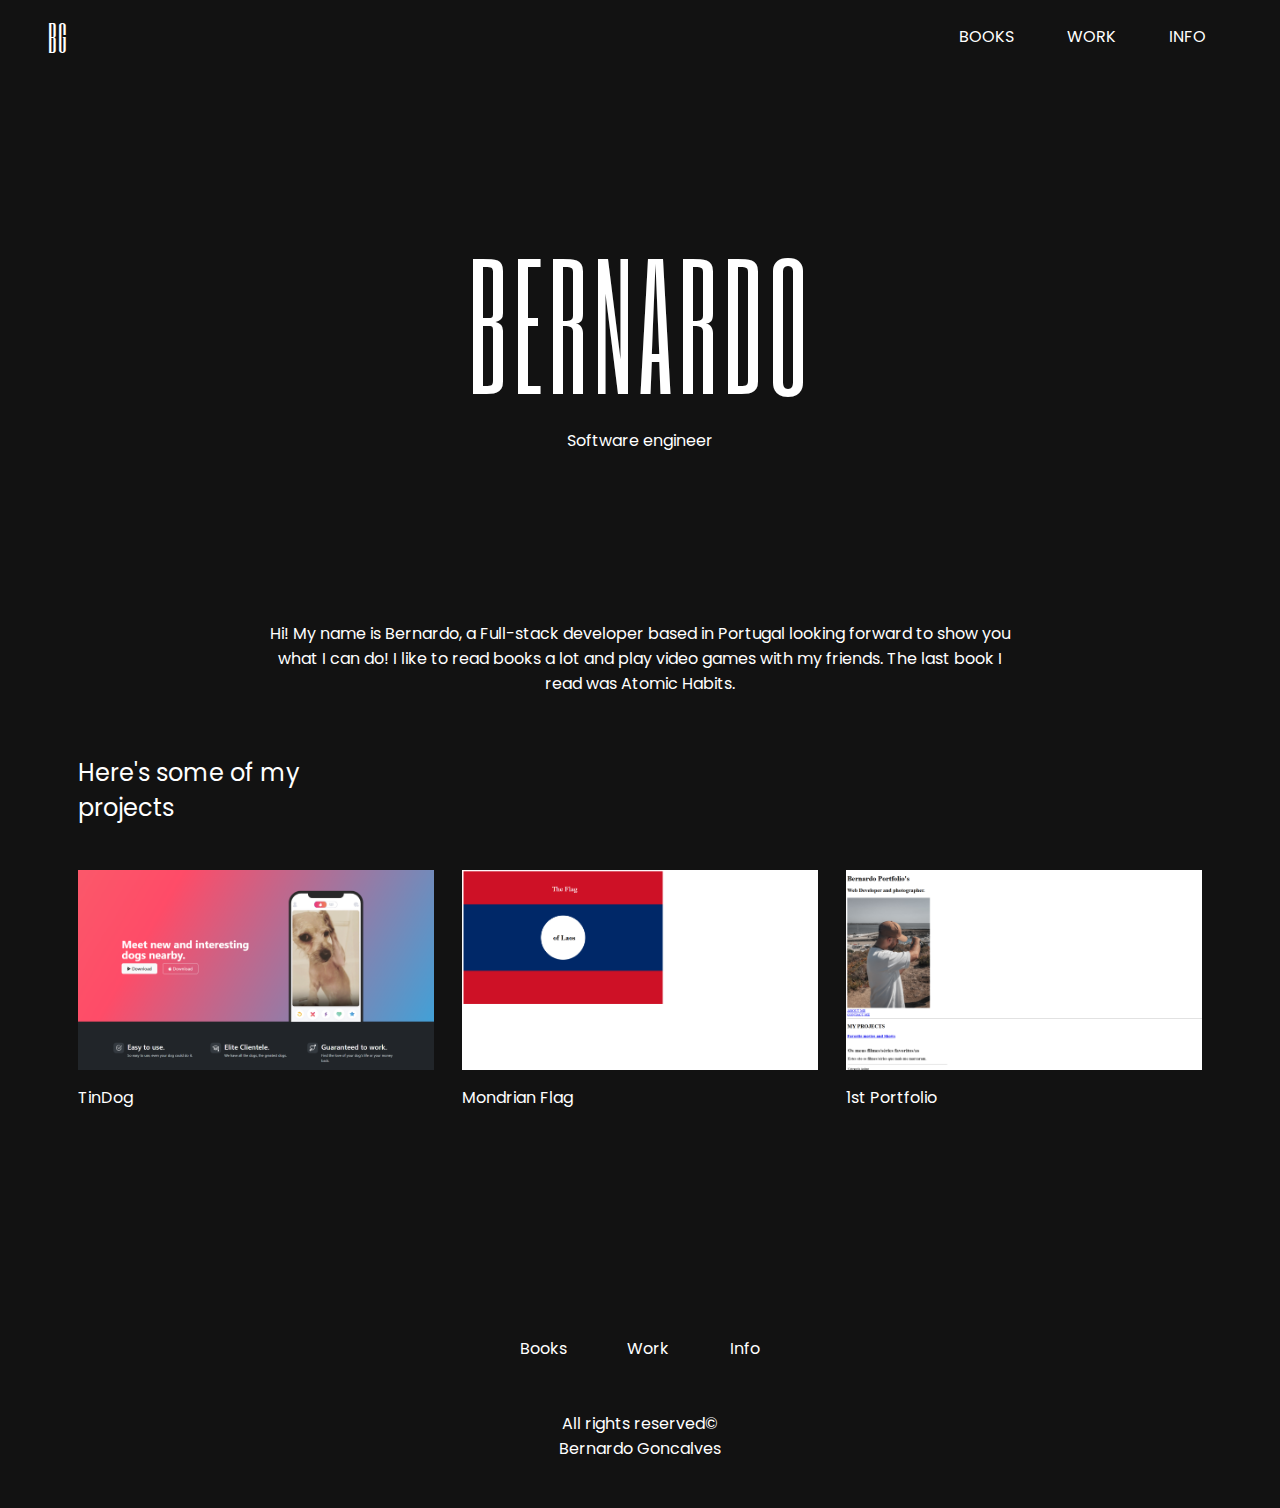
==== index.html @ 8cd51ac7 "Add files via upload" ====
<!DOCTYPE html>
<html lang="eng">
<head>
    <meta charset="UTF-8">
    <meta name="viewport" content="width=device-width, initial-scale=1.0">
    <title>Bernardo Goncalves</title>
    <link rel="preconnect" href="https://fonts.googleapis.com">
    <link rel="preconnect" href="https://fonts.gstatic.com" crossorigin>
    <link href="https://fonts.googleapis.com/css2?family=Poppins:ital,wght@0,100;0,200;0,300;0,400;0,500;0,600;0,700;0,800;0,900;1,100;1,200;1,300;1,400;1,500;1,600;1,700;1,800;1,900&display=swap" rel="stylesheet">
    <link rel="preconnect" href="https://fonts.googleapis.com">
    <link rel="preconnect" href="https://fonts.gstatic.com" crossorigin>
    <link href="https://fonts.googleapis.com/css2?family=Six+Caps&display=swap" rel="stylesheet">
    <link rel="stylesheet" href="./styles.css">
</head>

<body>
    <nav>
        <div id="nav-bar">
            <div class="logo">
                <a href="#">BG</a>
            </div>
            <div class="links">
                <ul>
                    <li><a href="#">BOOKS</a></li>
                    <li><a href="#">WORK</a></li>
                    <li><a href="#">INFO</a></li>
                </ul>
            </div>
        </div>
    </nav>

    <section id="hero">
        <div class="hero-name">
            <h1><a href="#">BERNARDO</a></h1>
            <h2>Software engineer</h2>
        </div>
    </section>


    <section id="info">
        <div class="container">
            <p>Hi! My name is Bernardo, a Full-stack developer based in Portugal looking forward to show you what I can do!
                I like to read books a lot and play video games with my friends. The last book I read was Atomic Habits.</p>
        </div>
    </section>

    <section id="projects">
        <div class="title-projects">
            <h2>Here's some of my projects</h2>
        </div>
    </section>

    <section id="project1">
        <div class="imgs">
            <div class="img1">
                <img src="./Assets/TinDog.png" alt="TinDog website">
                <a href="#">TinDog</a>
            </div>
            <div class="img2">
                <img src="./Assets/Mondrian Project.png" alt="mondrian flag">
                <a href="Mondrian Flag">Mondrian Flag</a>
            </div>
            <div class="img3">
                <img src="./Assets/1st portfolio.png" alt="html portfolio">
                <a href="1st Portfolio">1st Portfolio</a>
            </div>
        </div>
    </section>

    <footer>
        <div class="quick-links">
            <div class="links-footer">
                <ul>
                    <li><a href="#">Books</a></li>
                    <li><a href="#">Work</a></li>
                    <li><a href="#">Info</a></li>
                </ul>
            </div>
        </div>
        <div class="copywrite">
            <p>All rights reserved©</p>
            <p>Bernardo Goncalves</p>
        </div>
    </footer>
</body>
</html>
---- styles.css ----
* {
    background-color: #121212;
}


/* header & nav */
#nav-bar {
    display: flex;
    justify-content: space-between;
    color: white;
    font-family: 'Poppins';
    margin: 0px 40px;
}

#nav-bar > .logo {
    display: flex;
    justify-content: center;
    align-items: center;
    text-decoration: none;
    letter-spacing: 1px;
}

#nav-bar > .logo > a {
    text-decoration: none;
    color: white;
    font-size: 35px;
    font-family: "Six Caps";
}

ul {
    list-style: none;
    display: flex;
    justify-content: space-around;
    padding: 0;
    width: 300px;
}

li > a {
    text-decoration: none;
    color: white;
}

li > a:hover {
    color: #ec9c47;
    text-decoration: underline;
    text-underline-offset: 0.5rem;
}

/* Hero */

#hero {
    display: flex;
    height: 60vh;
    width: 100%;
    padding: 0;
    margin: 0;
}

.hero-name {
    display: flex;
    flex-direction: column;
    width: 100%;
    justify-content: center;
    align-items: center;

}


.hero-name > h1 {
    color: white;
    font-family: "Six Caps";
    font-size: 10rem;
    font-weight: normal;
    letter-spacing: 5px;
    margin: 0px;
    width: 100%;
    text-align: center;
}

.hero-name > h1 > a {
    text-decoration: none;
    color: white;
}

.hero-name > h2 {
    margin: 0;
    padding: 0;
    color: white;
    font-family: 'Poppins';
    font-weight: normal;
    font-size: 1rem;
    width: 100%;
    text-align: center;
}


/* Info */

#info {
    display: flex;
    justify-content: center;
    height: 10vh;
    margin: 0px 250px;
    padding-bottom: 40px;
}

#info > .container > p {
    color: white;
    font-family: 'Poppins';
    text-align: center;
}

/* Projects */

#projects {
    display: flex;
    width: 250px;
    font-family: 'Poppins';
    margin-left: 70px;
    margin-bottom: 25px;
}

#projects h2 {
    display: flex;
    font-weight: normal;
    color: white;
}

#project1 {
    height: 50vh;
    padding: 0;
    margin: 0;
}

.imgs {
    display: flex;
    margin-left: 70px;
    margin-right: 70px;
    justify-content: space-between;
    align-items: center;
}

.img1 > img {
    display: flex;
    flex-direction: column;
    height: 200px;
    margin-bottom: 15px;
}

.img2 > img {
    display: flex;
    flex-direction: column;
    height: 200px;
    margin-bottom: 15px;
}


.img3 > img {
    display: flex;
    flex-direction: column;
    height: 200px;
    margin-bottom: 15px;
}

.img1 > a {
    color: white;
    text-decoration: none;
    font-family: 'Poppins';
}

.img1 > a:hover {
    color: #ec9c47;
    text-decoration: underline;
    text-underline-offset: 0.5rem;
}

.img2 > a {
    color: white;
    text-decoration: none;
    font-family: 'Poppins';
}

.img2 > a:hover {
    color: #ec9c47;
    text-decoration: underline;
    text-underline-offset: 0.5rem;
}

.img3 > a {
    color: white;
    text-decoration: none;
    font-family: 'Poppins';
}

.img3 > a:hover {
    color: #ec9c47;
    text-decoration: underline;
    text-underline-offset: 0.5rem;
}

/*Footer */

footer {
    height: 20vh;
}

.quick-links {
    display: flex;
}

.quick-links > .links-footer {
    display: flex;
    width: 100%;
    justify-content: center;
}

.quick-links > .links-footer > ul {
    display: flex;
    font-family: 'Poppins';
    margin-bottom: 25px;
}

.copywrite {
    display: flex;
    justify-content: center;
    align-items: center;
    color: white;
    flex-direction: column;
    width: 100%;
    margin-top: 25px;
}

.copywrite > p {
    font-family: 'Poppins';
    padding: 0;
    margin: 0;
}
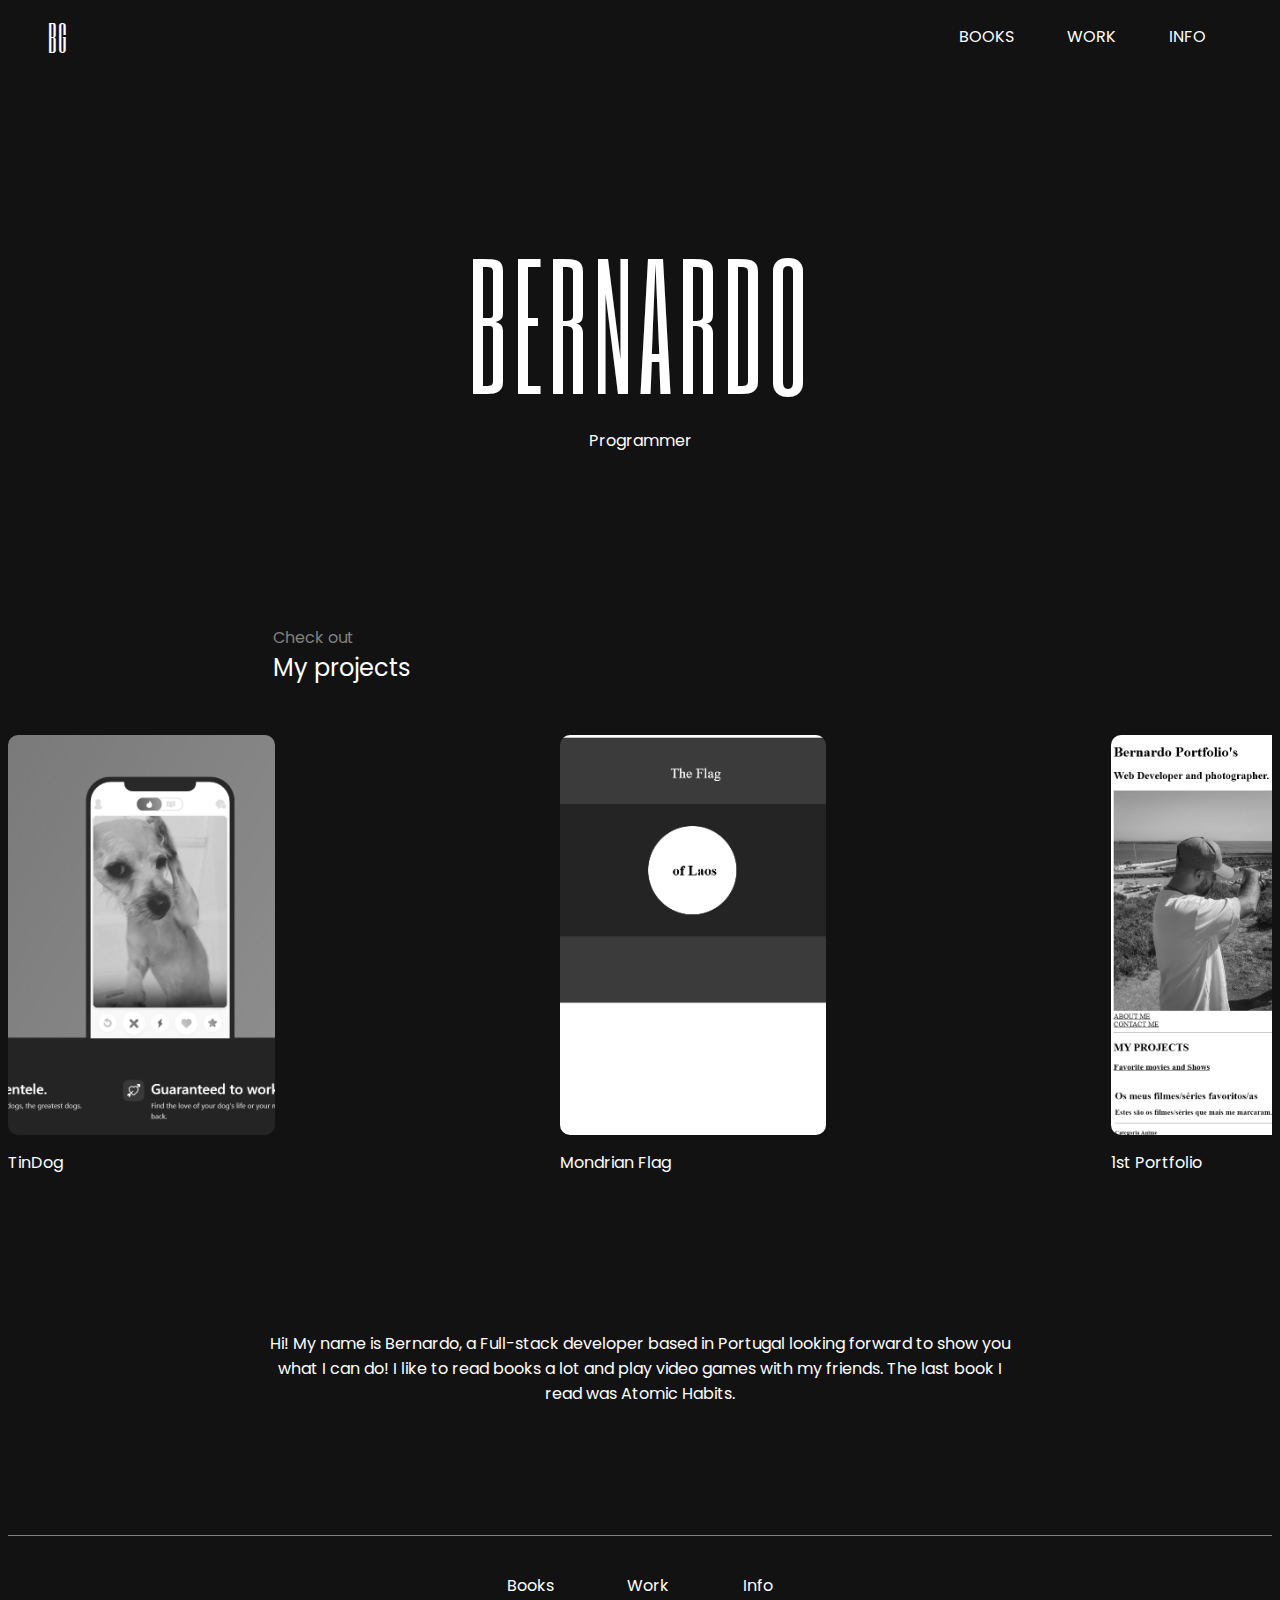
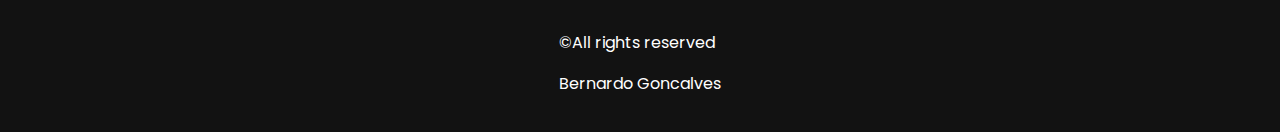
==== commit c93b04bc: "Add files via upload" ====
--- a/index.html
+++ b/index.html
@@ -17,11 +17,11 @@
     <nav>
         <div id="nav-bar">
             <div class="logo">
-                <a href="#">BG</a>
+                <a href="./index.html">BG</a>
             </div>
             <div class="links">
                 <ul>
-                    <li><a href="#">BOOKS</a></li>
+                    <li><a href="./books.html">BOOKS</a></li>
                     <li><a href="#">WORK</a></li>
                     <li><a href="#">INFO</a></li>
                 </ul>
@@ -31,11 +31,34 @@
 
     <section id="hero">
         <div class="hero-name">
-            <h1><a href="#">BERNARDO</a></h1>
-            <h2>Software engineer</h2>
+            <h1><a href="./index.html">BERNARDO</a></h1>
+            <h2>Programmer</h2>
         </div>
     </section>
 
+    <section id="projects">
+        <div class="title-projects">
+            <span>Check out</span>
+            <h2>My projects</h2>
+        </div>
+    </section>
+
+    <section id="project1">
+        <div class="imgs">
+            <div class="img1">
+                <a href="#"><img src="./Assets/TinDog.png" alt="TinDog website"></a>
+                <a href="#">TinDog</a>
+            </div>
+            <div class="img2">
+                <a href="#"><img src="./Assets/Mondrian Project.png" alt="mondrian flag"></a>
+                <a href="#">Mondrian Flag</a>
+            </div>
+            <div class="img3">
+            <a href="https://bernardogoncalvess.github.io/html-portfolio/"><img src="./Assets/1st portfolio.png" alt="html portfolio"></a>
+                <a href="https://bernardogoncalvess.github.io/html-portfolio/">1st Portfolio</a>
+            </div>
+        </div>
+    </section>
 
     <section id="info">
         <div class="container">
@@ -44,43 +67,23 @@
         </div>
     </section>
 
-    <section id="projects">
-        <div class="title-projects">
-            <h2>Here's some of my projects</h2>
-        </div>
-    </section>
-
-    <section id="project1">
-        <div class="imgs">
-            <div class="img1">
-                <img src="./Assets/TinDog.png" alt="TinDog website">
-                <a href="#">TinDog</a>
-            </div>
-            <div class="img2">
-                <img src="./Assets/Mondrian Project.png" alt="mondrian flag">
-                <a href="Mondrian Flag">Mondrian Flag</a>
-            </div>
-            <div class="img3">
-                <img src="./Assets/1st portfolio.png" alt="html portfolio">
-                <a href="1st Portfolio">1st Portfolio</a>
-            </div>
-        </div>
-    </section>
+    <hr>
 
     <footer>
         <div class="quick-links">
             <div class="links-footer">
                 <ul>
-                    <li><a href="#">Books</a></li>
+                    <li><a href="./books.html">Books</a></li>
                     <li><a href="#">Work</a></li>
                     <li><a href="#">Info</a></li>
                 </ul>
             </div>
         </div>
         <div class="copywrite">
-            <p>All rights reserved©</p>
+            <p>©All rights reserved</p>
             <p>Bernardo Goncalves</p>
         </div>
     </footer>
+
 </body>
 </html>--- a/styles.css
+++ b/styles.css
@@ -93,6 +93,132 @@
     text-align: center;
 }
 
+/* Projects */
+
+#projects {
+    display: flex;
+    width: 250px;
+    font-family: 'Poppins';
+    margin-left: 265px;
+    margin-top: 20px;
+}
+
+#projects h2 {
+    display: flex;
+    font-weight: normal;
+    color: white;
+    padding: 0;
+    margin: 0;
+    font-size: 24px;
+}
+
+#projects span {
+    color: grey;
+}
+
+#project1 {
+    display: flex;
+    justify-content:space-around;
+    align-items: center;
+    height: 60vh;
+    padding: 0;
+    margin: 0;
+}
+
+/* Images */
+
+.imgs {
+    display: flex;
+    justify-content: space-around;
+    align-items: center;
+    overflow: hidden;
+    cursor: pointer;
+    gap: 285px;
+}
+
+.img1 > a > img {
+    display: flex;
+    flex-direction: column;
+    height: 400px;
+    margin-bottom: 15px;
+    filter: grayscale(1);
+    transition: .3s;
+    border-radius: 10px;
+}
+
+.img2 > a > img {
+    display: flex;
+    flex-direction: column;
+    height: 400px;
+    margin-bottom: 15px;
+    filter: grayscale(1);
+    transition: .3s;
+    border-radius: 10px;
+}
+
+
+.img3 > a > img {
+    display: flex;
+    flex-direction: column;
+    height: 400px;
+    margin-bottom: 15px;
+    filter: grayscale(1);
+    transition: .3s;
+    border-radius: 10px;
+}
+
+.img1 > a > img:hover {
+    filter: grayscale(0);
+    transform: scale(1);
+}
+
+.img2 > a > img:hover {
+    filter: grayscale(0);
+    transform: scale(1);
+}
+
+.img3 > a > img:hover {
+    filter: grayscale(0);
+    transform: scale(1);
+}
+
+/* Image description */
+
+.img1 > a {
+    color: white;
+    text-decoration: none;
+    font-family: 'Poppins';
+}
+
+.img1 > a:hover {
+    color: #ec9c47;
+    text-decoration: underline;
+    text-underline-offset: 0.5rem;
+}
+
+.img2 > a {
+    color: white;
+    text-decoration: none;
+    font-family: 'Poppins';
+}
+
+.img2 > a:hover {
+    color: #ec9c47;
+    text-decoration: underline;
+    text-underline-offset: 0.5rem;
+}
+
+.img3 > a {
+    color: white;
+    text-decoration: none;
+    font-family: 'Poppins';
+}
+
+.img3 > a:hover {
+    color: #ec9c47;
+    text-decoration: underline;
+    text-underline-offset: 0.5rem;
+}
 
 /* Info */
 
@@ -100,7 +226,7 @@
     display: flex;
     justify-content: center;
     height: 10vh;
-    margin: 0px 250px;
+    margin: 90px 250px;
     padding-bottom: 40px;
 }
 
@@ -110,128 +236,34 @@
     text-align: center;
 }
 
-/* Projects */
-
-#projects {
-    display: flex;
-    width: 250px;
-    font-family: 'Poppins';
-    margin-left: 70px;
-    margin-bottom: 25px;
-}
-
-#projects h2 {
-    display: flex;
-    font-weight: normal;
-    color: white;
-}
-
-#project1 {
-    height: 50vh;
-    padding: 0;
-    margin: 0;
-}
-
-.imgs {
-    display: flex;
-    margin-left: 70px;
-    margin-right: 70px;
-    justify-content: space-between;
-    align-items: center;
-}
-
-.img1 > img {
-    display: flex;
-    flex-direction: column;
-    height: 200px;
-    margin-bottom: 15px;
-}
-
-.img2 > img {
-    display: flex;
-    flex-direction: column;
-    height: 200px;
-    margin-bottom: 15px;
-}
-
-
-.img3 > img {
-    display: flex;
-    flex-direction: column;
-    height: 200px;
-    margin-bottom: 15px;
-}
-
-.img1 > a {
-    color: white;
-    text-decoration: none;
-    font-family: 'Poppins';
-}
-
-.img1 > a:hover {
-    color: #ec9c47;
-    text-decoration: underline;
-    text-underline-offset: 0.5rem;
-}
-
-.img2 > a {
-    color: white;
-    text-decoration: none;
-    font-family: 'Poppins';
-}
-
-.img2 > a:hover {
-    color: #ec9c47;
-    text-decoration: underline;
-    text-underline-offset: 0.5rem;
-}
-
-.img3 > a {
-    color: white;
-    text-decoration: none;
-    font-family: 'Poppins';
-}
-
-.img3 > a:hover {
-    color: #ec9c47;
-    text-decoration: underline;
-    text-underline-offset: 0.5rem;
-}
-
 /*Footer */
+
+hr {
+    height: 1px;
+    border: none;
+    background-color: grey;
+
+}
 
 footer {
     height: 20vh;
-}
-
-.quick-links {
-    display: flex;
-}
-
-.quick-links > .links-footer {
-    display: flex;
-    width: 100%;
-    justify-content: center;
-}
-
-.quick-links > .links-footer > ul {
-    display: flex;
-    font-family: 'Poppins';
-    margin-bottom: 25px;
-}
-
-.copywrite {
-    display: flex;
-    justify-content: center;
-    align-items: center;
-    color: white;
-    flex-direction: column;
-    width: 100%;
-    margin-top: 25px;
+    display: flex;
+    justify-content: center;
+    align-items: center;
+    flex-direction: column;
+
+}
+
+.links-footer > ul {
+    display: flex;
+    gap: 40px;
+}
+
+.links-footer > ul > li > a {
+    font-family: 'Poppins';
 }
 
 .copywrite > p {
     font-family: 'Poppins';
-    padding: 0;
-    margin: 0;
+    color: white;
 }